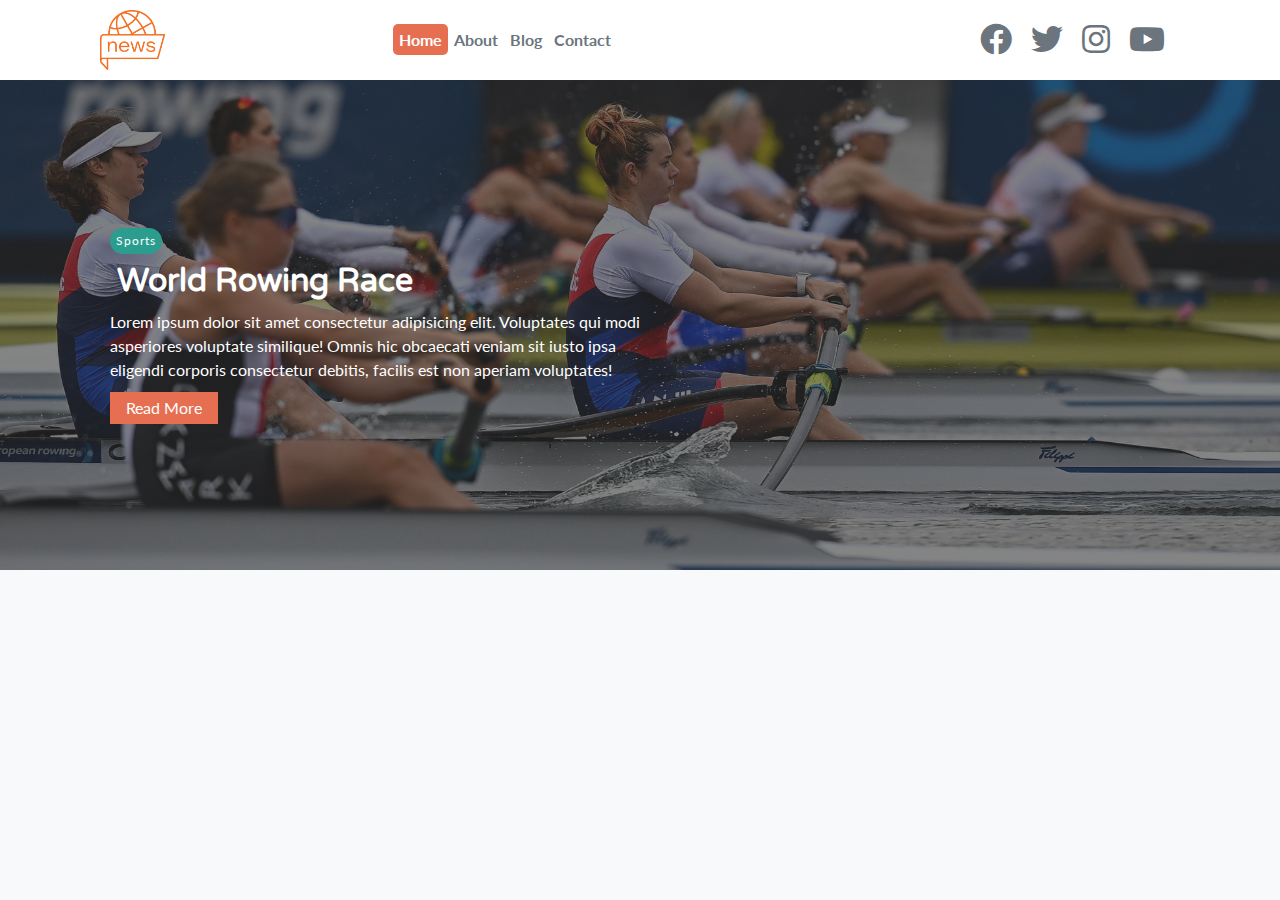
==== NEWS SITE/index.html @ 4e630c92 "new project started" ====
<!DOCTYPE html>
<html lang="en">

<head>
    <meta charset="UTF-8">
    <meta name="viewport" content="width=device-width, initial-scale=1.0">
    <link rel="stylesheet" href="https://cdnjs.cloudflare.com/ajax/libs/font-awesome/5.9.0/css/all.min.css"
        referrerpolicy="no-referrer" />
    <link rel="stylesheet" href="./css/style.css">
    <title>News Site</title>
</head>

<body>
    <!-- navbar -->
    <nav id="main-nav" class="nav">
        <div class="container">
            <img src="img/logo.png" alt="logo" class="logo">
            <ul>
                <li><a class="active" href="index.html">Home</a></li>
                <li><a href="about.html">About</a></li>
                <li><a href="blog.html">Blog</a></li>
                <li><a href="contact.html">Contact</a></li>
            </ul>
            <div class="social-icons">
                <a href="#"><i class="fab fa-facebook fa-2x"></i></a>
                <a href="#"><i class="fab fa-twitter fa-2x"></i></a>
                <a href="#"><i class="fab fa-instagram fa-2x"></i></a>
                <a href="#"><i class="fab fa-youtube fa-2x"></i></a>
            </div>
        </div>

    </nav>

    <!-- header -->
    <header id="header">
        <div class="container">
            <div class="header-container">
                <div class="header-content">
                    <div class="category bg-secondary">Sports</div>
                    <h1>World Rowing Race</h1>
                    <p class="mb-4">Lorem ipsum dolor sit amet consectetur adipisicing elit. Voluptates qui modi
                        asperiores voluptate
                        similique! Omnis hic obcaecati veniam sit iusto ipsa eligendi corporis consectetur debitis,
                        facilis est non aperiam voluptates!</p>
                    <a href="#" class="btn btn-primary">Read More</a>
                </div>
            </div>

        </div>


    </header>

</body>

</html>
---- NEWS SITE/css/style.css ----
@import url("https://fonts.googleapis.com/css2?family=Lato&family=Varela+Round&display=swap");

/* font-family: 'Lato', sans-serif;
font-family: 'Varela Round', sans-serif; */

:root {
  --primary-color: #e76f51;
  --secondary-color: #2a9d8f;
  --light-color: #f8f9fa;
  --dark-color: #6c757d;
  --max-width: 1100px;
}

* {
  margin: 0;
  padding: 0;
  box-sizing: border-box;
}

html {
  font-size: 10px;
}

body {
  font-family: "Lato", sans-serif;
  font-size: 1.6rem;
  line-height: 1.5;
  background-color: var(--light-color);
}

a {
  color: var(--dark-color);
  text-decoration: none;
}

ul {
  list-style-type: none;
}

img {
  width: 100%;
}

h1,
h2,
h3,
h4,
h5,
h6 {
  font-family: "Varela Round", sans-serif;
  margin: 0.7rem;
  line-height: 1.3;
}

p {
  margin: 0.5rem 0;
}

/* utils */

.container {
  max-width: var(--max-width);
  margin: 0 auto;
  padding: 0 2rem;
}

.btn {
  display: inline-block;
  border: none;
  background-color: var(--dark-color);
  color: #fff;
  padding: 0.4rem 1.6rem;
  text-align: center;
}

.btn-light {
  background-color: var(--light-color);
}
.btn-dark {
  background-color: var(--dark-color);
}
.btn-primary {
  background-color: var(--primary-color);
}

.btn:hover {
  opacity: 0.8;
}

.btn-block {
  display: block;
  width: 100%;
  text-align: center;
}

.bg-primary {
  background-color: var(--primary-color);
  color: #fff;
}
.bg-secondary {
  background-color: var(--secondary-color);
  color: #fff;
}
.bg-light {
  background-color: var(--light-color);
  color: var(--dark-color);
}
.bg-dark {
  background-color: var(--dark-color);
  color: #fff;
}

.p-1 {
  padding: 0.5rem;
}
.p-2 {
  padding: 0.6rem;
}
.p-3 {
  padding: 0.8rem;
}
.p-4 {
  padding: 1rem;
}

.pt-1 {
  padding-top: 0.5rem;
}
.pt-2 {
  padding-top: 0.6rem;
}
.pt-3 {
  padding-top: 0.8rem;
}
.pt-4 {
  padding-top: 1rem;
}

.py-1 {
  padding-top: 0.5rem;
  padding-bottom: 0.5rem;
}
.py-2 {
  padding-top: 0.6rem;
  padding-bottom: 0.6rem;
}
.px-1 {
  padding-right: 0.5rem;
  padding-left: 0.5rem;
}
.px-2 {
  padding-right: 0.6rem;
  padding-left: 0.6rem;
}
.m-1 {
  margin: 0.5rem;
}
.m-2 {
  margin: 0.6rem;
}
.m-3 {
  margin: 0.8rem;
}
.m-4 {
  margin: 1rem;
}
.mb-1 {
  margin-bottom: 0.5rem;
}
.mb-2 {
  margin-bottom: 0.6rem;
}
.mb-3 {
  margin-bottom: 0.8rem;
}
.mb-4 {
  margin-bottom: 1rem;
}

.card {
  background-color: #fff;
  padding: 1rem;
}
.card-primary {
  background-color: var(--primary-color);
  padding: 1rem;
}

.category {
  display: inline-block;
  color: #fff;
  font-size: 1.2rem;
  letter-spacing: 1px;
  padding: 0.4rem 0.6rem;
  border-radius: 15px;
  border-bottom: 0.5rem;
}
/* navbar */

#main-nav {
  background-color: #fff;
  position: sticky;
  top: 0;
  z-index: 3;
}
#main-nav .container {
  display: grid;
  grid-template-columns: 0.6fr 3fr 2fr;
  padding: 1rem;
  align-items: center;
}

#main-nav .logo {
  width: 65px;
}

#main-nav ul {
  display: flex;
  justify-self: center;
}

#main-nav ul li a {
  padding: 0.6rem;
  font-weight: bold;
}

#main-nav ul li a.active {
  background-color: var(--primary-color);
  color: #fff;
  border-radius: 5px;
}

#main-nav ul li a:hover {
  background-color: var(--light-color);
  color: var(--dark-color);
}
#main-nav .social-icons {
  justify-self: end;
}

#main-nav .social-icons a {
  margin-right: 1.5rem;
}

#main-nav .social-icons a:hover {
  background-color: var(--light-color);
  color: var(--dark-color);
  box-shadow: 0 0 5rem rgb(57, 54, 54);
}

/* header */

#header {
  color: #fff;
  background-color: #333;
  padding: 2rem;
  position: relative;
}

#header::before {
  content: "";
  background: url("../img/rowing.jpeg") no-repeat center center/cover;
  position: absolute;
  top: 0;
  left: 0;
  width: 100%;
  height: 100%;
  opacity: 0.4;
}

#header .header-container {
  display: grid;
  grid-template-columns: repeat(2, 1fr);
  height: 50vh;
  align-items: center;
}

#header .header-content {
  z-index: 2;
}
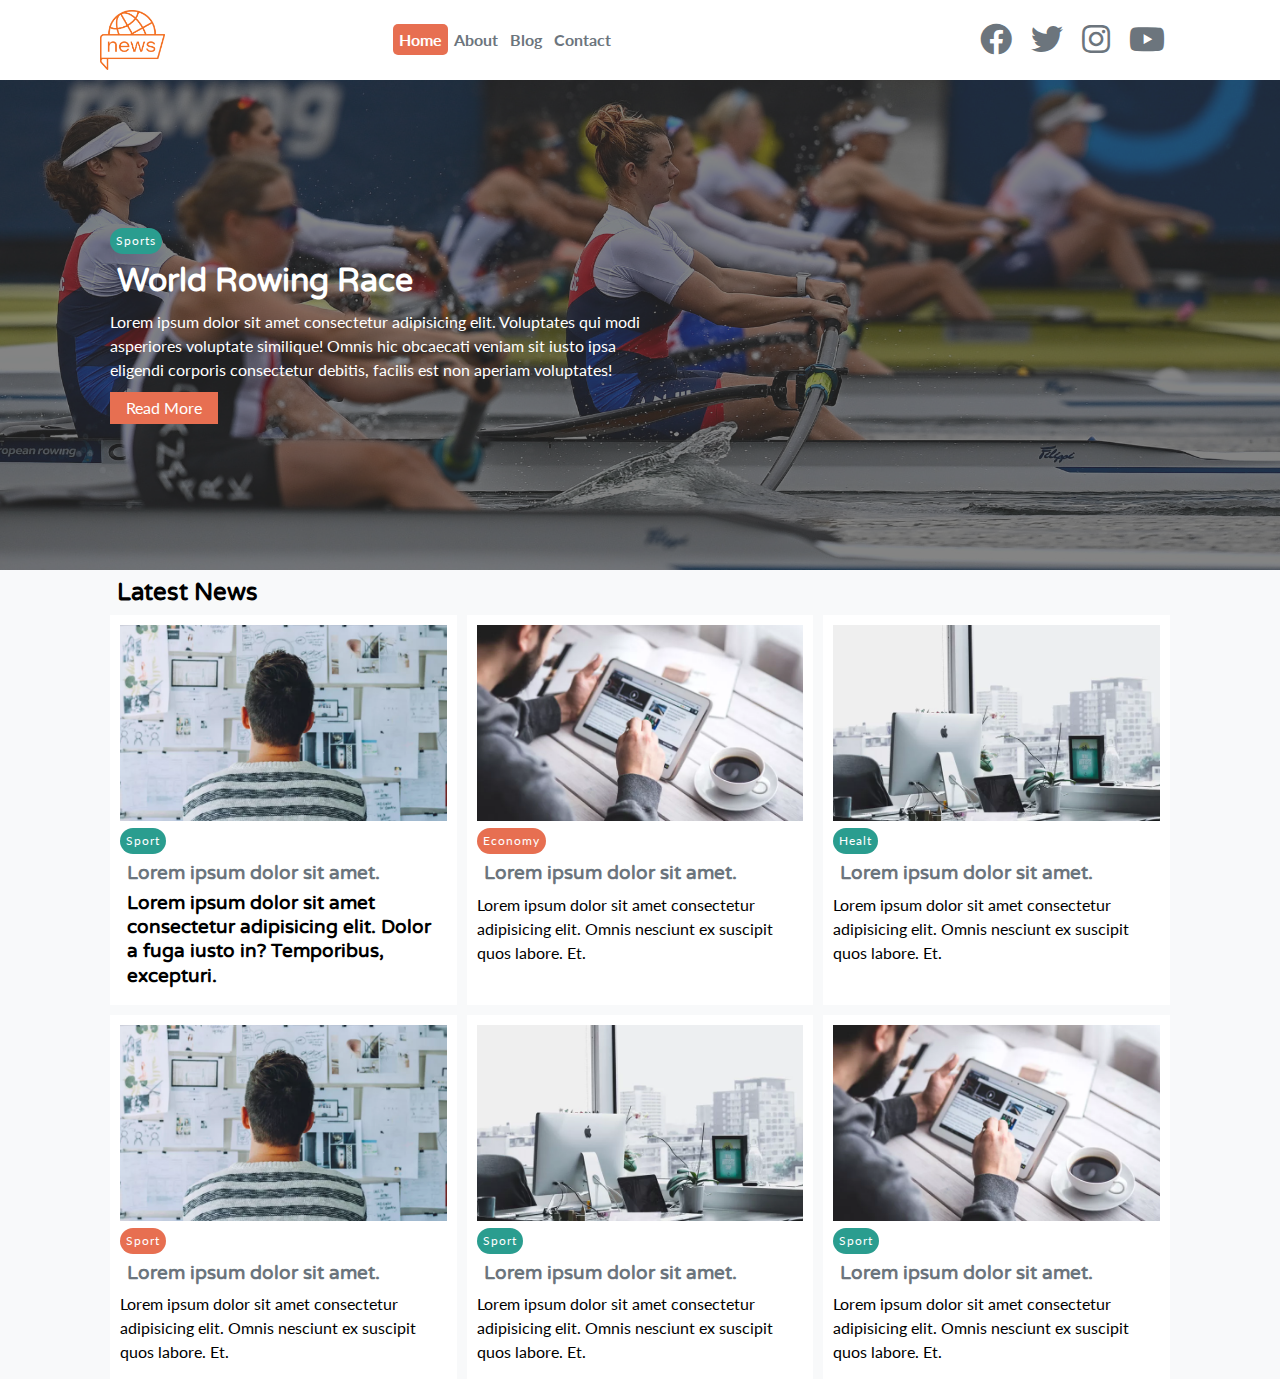
==== commit 9c441b16: "articles added" ====
--- a/NEWS SITE/index.html
+++ b/NEWS SITE/index.html
@@ -51,6 +51,85 @@
 
     </header>
 
+
+    <section id="main-articles">
+        <div class="container">
+            <h2>Latest News</h2>
+            <div class="articles-container">
+                <article class="card">
+                    <img src="img/img-1.webp" alt="">
+                    <div class="category bg-secondary">Sport</div>
+                    <h3>
+                        <a href="article.html">Lorem ipsum dolor sit amet.</a>
+                        <p>Lorem ipsum dolor sit amet consectetur adipisicing elit. Dolor a fuga iusto in? Temporibus,
+                            excepturi.</p>
+                    </h3>
+                </article>
+                <article class="card">
+                    <img src="img/img-2.webp" alt="">
+                    <div>
+                        <div class="category bg-primary">Economy</div>
+                        <h3>
+                            <a href="article.html">Lorem ipsum dolor sit amet.</a>
+                        </h3>
+                        <p>Lorem ipsum dolor sit amet consectetur adipisicing elit. Omnis nesciunt ex suscipit quos
+                            labore. Et.</p>
+                    </div>
+
+                </article>
+                <article class="card">
+                    <img src="img/img-3.webp" alt="">
+                    <div>
+                        <div class="category bg-secondary">Healt</div>
+                        <h3>
+                            <a href="article.html">Lorem ipsum dolor sit amet.</a>
+                        </h3>
+                        <p>Lorem ipsum dolor sit amet consectetur adipisicing elit. Omnis nesciunt ex suscipit quos
+                            labore. Et.</p>
+                    </div>
+
+                </article>
+                <article class="card">
+                    <img src="img/img-1.webp" alt="">
+                    <div>
+                        <div class="category bg-primary">Sport</div>
+                        <h3>
+                            <a href="article.html">Lorem ipsum dolor sit amet.</a>
+                        </h3>
+                        <p>Lorem ipsum dolor sit amet consectetur adipisicing elit. Omnis nesciunt ex suscipit quos
+                            labore. Et.</p>
+                    </div>
+
+                </article>
+                <article class="card">
+                    <img src="img/img-3.webp" alt="">
+                    <div>
+                        <div class="category bg-secondary">Sport</div>
+                        <h3>
+                            <a href="article.html">Lorem ipsum dolor sit amet.</a>
+                        </h3>
+                        <p>Lorem ipsum dolor sit amet consectetur adipisicing elit. Omnis nesciunt ex suscipit quos
+                            labore. Et.</p>
+                    </div>
+
+                </article>
+                <article class="card">
+                    <img src="img/img-2.webp" alt="">
+                    <div>
+                        <div class="category bg-secondary">Sport</div>
+                        <h3>
+                            <a href="article.html">Lorem ipsum dolor sit amet.</a>
+                        </h3>
+                        <p>Lorem ipsum dolor sit amet consectetur adipisicing elit. Omnis nesciunt ex suscipit quos
+                            labore. Et.</p>
+                    </div>
+
+                </article>
+
+            </div>
+        </div>
+    </section>
+
 </body>
 
 </html>--- a/NEWS SITE/css/style.css
+++ b/NEWS SITE/css/style.css
@@ -278,3 +278,11 @@
 #header .header-content {
   z-index: 2;
 }
+
+/* articles */
+
+#main-articles .articles-container {
+  display: grid;
+  grid-template-columns: repeat(3, 1fr);
+  gap: 1rem;
+}
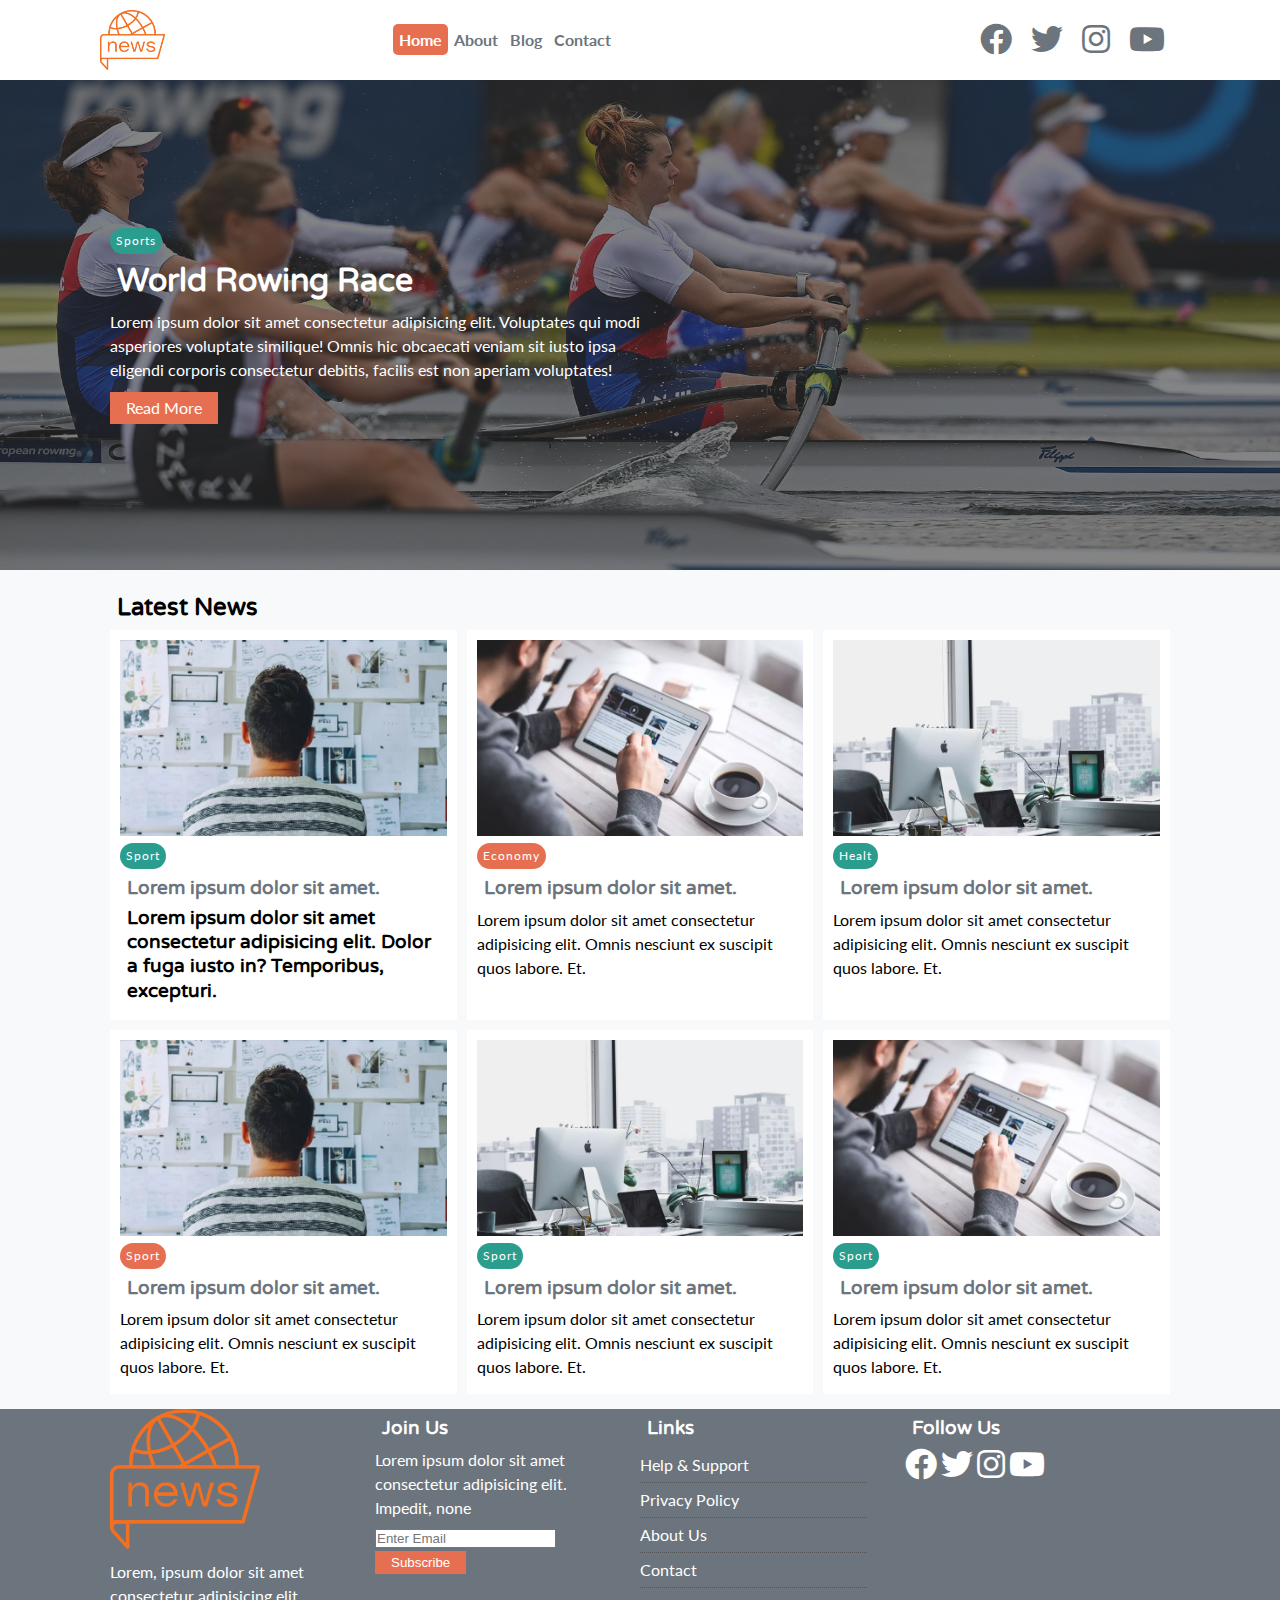
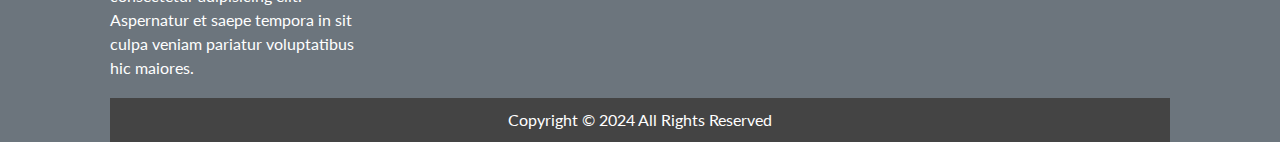
==== commit 8e9f9328: "new section added" ====
--- a/NEWS SITE/index.html
+++ b/NEWS SITE/index.html
@@ -7,6 +7,7 @@
     <link rel="stylesheet" href="https://cdnjs.cloudflare.com/ajax/libs/font-awesome/5.9.0/css/all.min.css"
         referrerpolicy="no-referrer" />
     <link rel="stylesheet" href="./css/style.css">
+    <link rel="stylesheet" media="screen and (max-width: 768px)" href="./css/mobile.css">
     <title>News Site</title>
 </head>
 
@@ -28,7 +29,6 @@
                 <a href="#"><i class="fab fa-youtube fa-2x"></i></a>
             </div>
         </div>
-
     </nav>
 
     <!-- header -->
@@ -51,8 +51,8 @@
 
     </header>
 
-
-    <section id="main-articles">
+    <!-- articles -->
+    <section id="main-articles" class="py-2">
         <div class="container">
             <h2>Latest News</h2>
             <div class="articles-container">
@@ -130,6 +130,56 @@
         </div>
     </section>
 
+    <!-- footer -->
+    <footer id="main-footer">
+        <div class="container footer-container" class="py-2">
+            <div>
+                <img src="./img/logo.png" alt="">
+                <p>Lorem, ipsum dolor sit amet consectetur adipisicing elit. Aspernatur et saepe tempora in sit culpa
+                    veniam pariatur voluptatibus hic maiores.</p>
+            </div>
+            <div>
+                <h3>Join Us</h3>
+                <p>Lorem ipsum dolor sit amet consectetur adipisicing elit. Impedit, none </p>
+                <form action="">
+                    <input type="email" name="" id="" placeholder="Enter Email">
+                    <input type="submit" value="Subscribe" class="btn btn-primary">
+                </form>
+            </div>
+            <div>
+                <h3>Links</h3>
+                <ul>
+                    <li><a href="#">Help & Support</a></li>
+                    <li><a href="#">Privacy Policy</a></li>
+                    <li><a href="#">About Us</a></li>
+                    <li><a href="#">Contact</a></li>
+                </ul>
+            </div>
+            <div>
+                <h3>Follow Us</h3>
+                <div>
+                    <a href=""><i class="fab fa-facebook fa-2x"></i>
+                        <a href=""><i class="fab fa-twitter fa-2x"></i>
+                            <a href=""><i class="fab fa-instagram fa-2x"></i>
+                                <a href=""><i class="fab fa-youtube fa-2x"></i>
+
+                                </a>
+                </div>
+            </div>
+            <div>
+                <p>Copyright &copy; 2024 All Rights Reserved</p>
+            </div>
+
+        </div>
+    </footer>
+
+
+
+
+
+
+
+
 </body>
 
 </html>--- a/NEWS SITE/css/style.css
+++ b/NEWS SITE/css/style.css
@@ -98,7 +98,7 @@
   color: #fff;
 }
 .bg-secondary {
-  background-color: var(--secondary-color);
+  background-color: var(--secondary-color) !important;
   color: #fff;
 }
 .bg-light {
@@ -141,8 +141,8 @@
   padding-bottom: 0.5rem;
 }
 .py-2 {
-  padding-top: 0.6rem;
-  padding-bottom: 0.6rem;
+  padding-top: 1.5rem;
+  padding-bottom: 1.5rem;
 }
 .px-1 {
   padding-right: 0.5rem;
@@ -286,3 +286,69 @@
   grid-template-columns: repeat(3, 1fr);
   gap: 1rem;
 }
+
+/* footer */
+#main-footer {
+  background-color: var(--dark-color);
+  color: #fff;
+}
+
+#main-footer img {
+  width: 150px;
+}
+
+#main-footer a {
+  color: #fff;
+}
+
+#main-footer .footer-container {
+  display: grid;
+  grid-template-columns: repeat(4, 1fr);
+  gap: 1.3rem;
+}
+#main-footer .footer-container > *:last-child {
+  background-color: #444;
+  grid-column: 1 / span4;
+  padding: 0.5rem;
+  text-align: center;
+}
+
+#main-footer .footer-container ul li {
+  padding: 0.5rem 0;
+  border-bottom: 1px dotted #555;
+  width: 90%;
+}
+#main-footer .footer-container ul li a:hover {
+  color: var(--primary-color);
+}
+
+/* article details */
+
+.page-container {
+  display: grid;
+  grid-template-columns: 5fr 2fr;
+  margin: 2.5rem 0;
+  gap: 1.5rem;
+}
+
+.page-container > *:first-child {
+  grid-row: 1 / span 3;
+}
+
+#article .meta {
+  display: flex;
+  justify-content: space-between;
+  align-items: center;
+  padding: 1rem;
+  background-color: #eee;
+}
+
+.page-container #categories ul li {
+  padding: 0.5rem 0;
+  border-bottom: 1px dotted #555;
+  width: 90%;
+}
+
+.page-container #categories ul li a:hover {
+  color: var(--primary-color);
+}
--- a/NEWS SITE/css/mobile.css
+++ b/NEWS SITE/css/mobile.css
@@ -0,0 +1,37 @@
+#main-nav .social-icons {
+  display: none;
+}
+
+#main-nav .container {
+  grid-template-columns: 1fr;
+  gap: 1.2rem;
+}
+
+#main-nav ul,
+#main-nav img {
+  justify-self: center;
+}
+
+#main-articles .articles-container {
+  grid-template-columns: repeat(2, 1fr);
+}
+
+@media (max-width: 600px) {
+  #header .header-container,
+  #main-articles .articles-container,
+  #main-footer .footer-container {
+    grid-template-columns: 1fr;
+  }
+
+  #main-footer .footer-container > *:last-child {
+    grid-column: 1;
+  }
+  #main-footer .footer-container > * {
+    border-bottom: 1px dotted #444;
+    padding-bottom: 1rem;
+  }
+
+  .page-container {
+    grid-template-columns: 1fr;
+  }
+}
